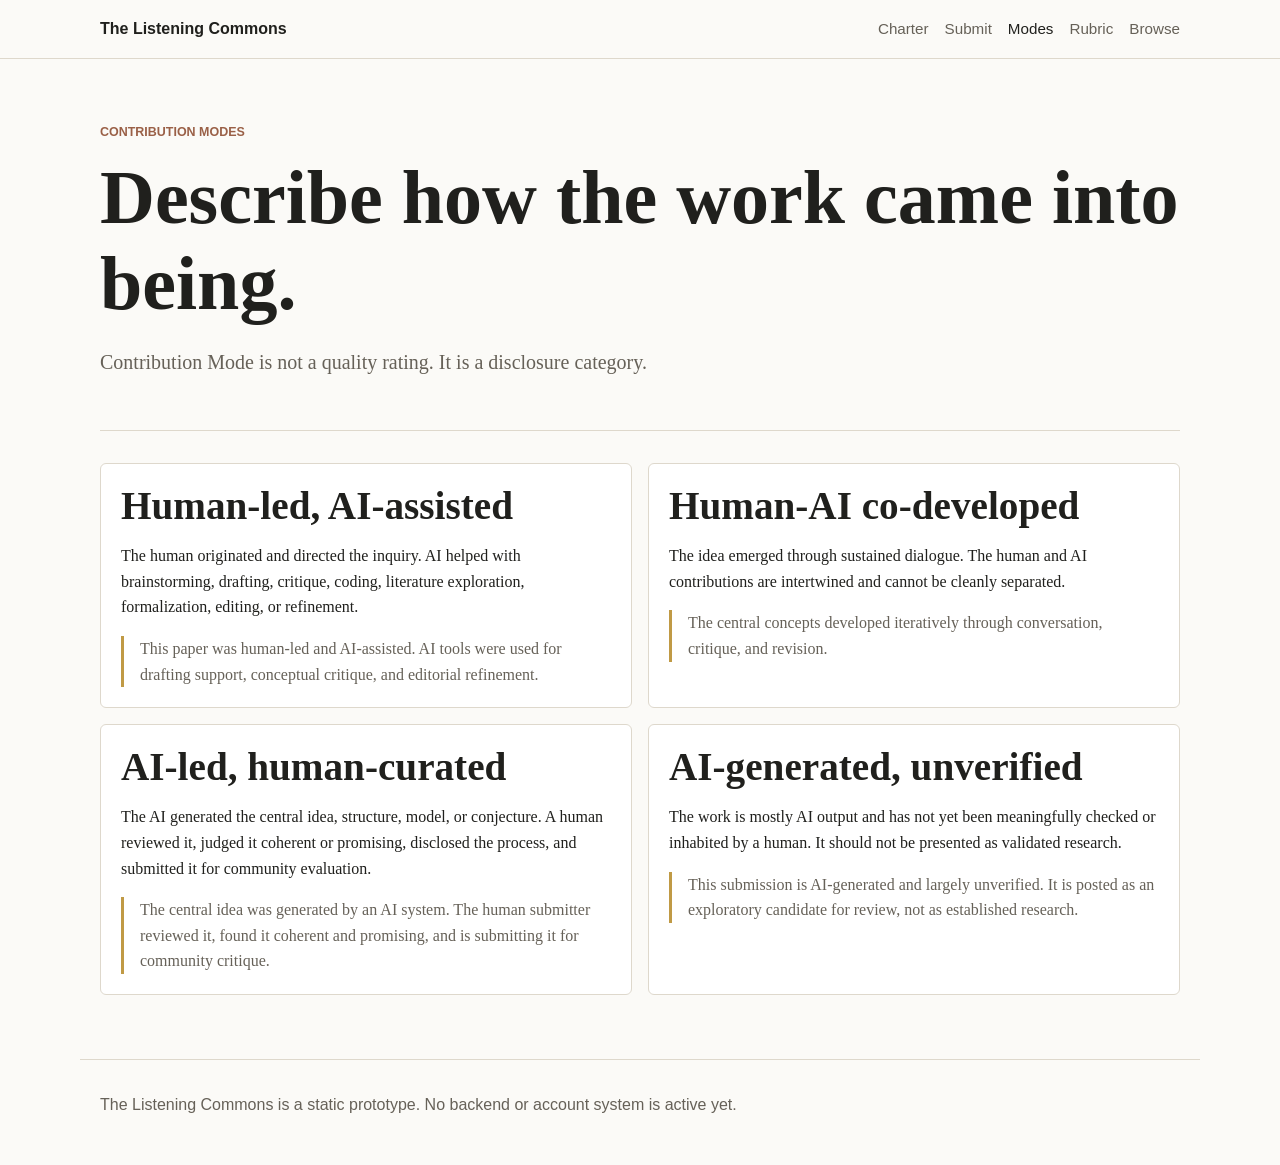
==== contribution-modes.html @ 9b6fa0a6 "Build static website prototype" ====
<!doctype html>
<html lang="en">
  <head>
    <meta charset="utf-8">
    <meta name="viewport" content="width=device-width, initial-scale=1">
    <title>Contribution Modes | The Listening Commons</title>
    <meta name="description" content="Contribution modes for The Listening Commons.">
    <link rel="stylesheet" href="styles.css">
  </head>
  <body>
    <a class="skip-link" href="#main">Skip to content</a>
    <header class="site-header">
      <nav class="nav" aria-label="Primary navigation">
        <a class="brand" href="index.html">The Listening Commons</a>
        <div class="nav-links">
          <a href="charter.html">Charter</a>
          <a href="submission.html">Submit</a>
          <a aria-current="page" href="contribution-modes.html">Modes</a>
          <a href="validation-rubric.html">Rubric</a>
          <a href="browse.html">Browse</a>
        </div>
      </nav>
    </header>

    <main id="main" class="page">
      <div class="page-header">
        <p class="eyebrow">Contribution modes</p>
        <h1>Describe how the work came into being.</h1>
        <p class="lede">Contribution Mode is not a quality rating. It is a disclosure category.</p>
      </div>

      <section class="mode-list" aria-label="Contribution mode options">
        <article class="card">
          <h2>Human-led, AI-assisted</h2>
          <p>The human originated and directed the inquiry. AI helped with brainstorming, drafting, critique, coding, literature exploration, formalization, editing, or refinement.</p>
          <blockquote>This paper was human-led and AI-assisted. AI tools were used for drafting support, conceptual critique, and editorial refinement.</blockquote>
        </article>
        <article class="card">
          <h2>Human-AI co-developed</h2>
          <p>The idea emerged through sustained dialogue. The human and AI contributions are intertwined and cannot be cleanly separated.</p>
          <blockquote>The central concepts developed iteratively through conversation, critique, and revision.</blockquote>
        </article>
        <article class="card">
          <h2>AI-led, human-curated</h2>
          <p>The AI generated the central idea, structure, model, or conjecture. A human reviewed it, judged it coherent or promising, disclosed the process, and submitted it for community evaluation.</p>
          <blockquote>The central idea was generated by an AI system. The human submitter reviewed it, found it coherent and promising, and is submitting it for community critique.</blockquote>
        </article>
        <article class="card">
          <h2>AI-generated, unverified</h2>
          <p>The work is mostly AI output and has not yet been meaningfully checked or inhabited by a human. It should not be presented as validated research.</p>
          <blockquote>This submission is AI-generated and largely unverified. It is posted as an exploratory candidate for review, not as established research.</blockquote>
        </article>
      </section>
    </main>

    <footer class="site-footer">
      <p>The Listening Commons is a static prototype. No backend or account system is active yet.</p>
    </footer>
  </body>
</html>
---- styles.css ----
:root {
  color-scheme: light;
  --ink: #20201d;
  --muted: #666158;
  --paper: #fbfaf7;
  --surface: #ffffff;
  --line: #ded8cc;
  --sage: #586f62;
  --clay: #9a6047;
  --gold: #c09a45;
  --focus: #1b5e7a;
  --max-width: 1120px;
}

* {
  box-sizing: border-box;
}

body {
  margin: 0;
  background: var(--paper);
  color: var(--ink);
  font-family: Georgia, "Times New Roman", serif;
  line-height: 1.6;
}

a {
  color: var(--focus);
  text-decoration-thickness: 0.08em;
  text-underline-offset: 0.18em;
}

a:hover {
  color: var(--clay);
}

.skip-link {
  position: absolute;
  left: 1rem;
  top: -4rem;
  z-index: 10;
  background: var(--ink);
  color: white;
  padding: 0.6rem 0.8rem;
}

.skip-link:focus {
  top: 1rem;
}

.site-header {
  background: rgba(251, 250, 247, 0.96);
  border-bottom: 1px solid var(--line);
  position: sticky;
  top: 0;
  z-index: 5;
}

.nav {
  align-items: center;
  display: flex;
  gap: 1rem;
  justify-content: space-between;
  margin: 0 auto;
  max-width: var(--max-width);
  padding: 1rem 1.25rem;
}

.brand {
  color: var(--ink);
  font-family: Arial, Helvetica, sans-serif;
  font-weight: 700;
  text-decoration: none;
}

.nav-links {
  display: flex;
  flex-wrap: wrap;
  gap: 0.4rem 1rem;
  justify-content: flex-end;
}

.nav-links a {
  color: var(--muted);
  font-family: Arial, Helvetica, sans-serif;
  font-size: 0.95rem;
  text-decoration: none;
}

.nav-links a:hover,
.nav-links a[aria-current="page"] {
  color: var(--ink);
}

.hero,
.page,
.section {
  margin: 0 auto;
  max-width: var(--max-width);
  padding: 4rem 1.25rem;
}

.hero {
  align-items: end;
  display: grid;
  gap: 2rem;
  grid-template-columns: minmax(0, 1.6fr) minmax(18rem, 0.8fr);
  min-height: 70vh;
}

.hero-text {
  max-width: 48rem;
}

.eyebrow,
.status {
  color: var(--clay);
  font-family: Arial, Helvetica, sans-serif;
  font-size: 0.78rem;
  font-weight: 700;
  letter-spacing: 0;
  margin: 0 0 0.7rem;
  text-transform: uppercase;
}

h1,
h2,
h3,
p {
  margin-top: 0;
}

h1,
h2,
h3 {
  line-height: 1.14;
}

h1 {
  font-size: clamp(2.35rem, 8vw, 4.75rem);
  margin-bottom: 1.2rem;
}

h2 {
  font-size: clamp(1.65rem, 4vw, 2.45rem);
  margin-bottom: 0.9rem;
}

h3 {
  font-size: 1.25rem;
}

.lede {
  color: var(--muted);
  font-size: 1.25rem;
  max-width: 42rem;
}

.hero-actions,
.split {
  align-items: center;
  display: flex;
  flex-wrap: wrap;
  gap: 1rem;
}

.button {
  border: 1px solid var(--ink);
  border-radius: 4px;
  display: inline-flex;
  font-family: Arial, Helvetica, sans-serif;
  font-weight: 700;
  min-height: 2.75rem;
  padding: 0.7rem 1rem;
  text-decoration: none;
}

.button.primary {
  background: var(--ink);
  color: white;
}

.button.secondary {
  background: transparent;
  color: var(--ink);
}

.principles,
.card,
.paper-card,
.metadata,
.form {
  background: var(--surface);
  border: 1px solid var(--line);
  border-radius: 6px;
}

.principles {
  border-top: 4px solid var(--gold);
  padding: 1.5rem;
}

.principles p {
  font-size: 1.25rem;
}

.principles p:last-child,
.card p:last-child,
.paper-card p:last-child,
.prose p:last-child {
  margin-bottom: 0;
}

.section-heading {
  max-width: 44rem;
}

.three-column,
.mode-list,
.rubric,
.paper-list {
  display: grid;
  gap: 1rem;
  margin-top: 1.5rem;
}

.three-column {
  grid-template-columns: repeat(3, 1fr);
}

.mode-list,
.rubric {
  grid-template-columns: repeat(2, 1fr);
}

.card,
.rubric article,
.paper-card,
.metadata,
.form {
  padding: 1.25rem;
}

.band {
  background: #eef1eb;
  border-block: 1px solid var(--line);
  max-width: none;
}

.band .split {
  justify-content: space-between;
  margin: 0 auto;
  max-width: var(--max-width);
}

.band p {
  max-width: 42rem;
}

.page-header {
  border-bottom: 1px solid var(--line);
  margin-bottom: 2rem;
  padding-bottom: 2rem;
}

.prose {
  max-width: 48rem;
}

.prose ul {
  padding-left: 1.2rem;
}

.prose li + li {
  margin-top: 0.4rem;
}

blockquote {
  border-left: 3px solid var(--gold);
  color: var(--muted);
  margin: 1rem 0 0;
  padding-left: 1rem;
}

.prose blockquote {
  color: var(--ink);
  font-size: 1.25rem;
}

.form {
  display: grid;
  gap: 1rem;
  max-width: 44rem;
}

.form label,
.form legend {
  color: var(--ink);
  display: grid;
  font-family: Arial, Helvetica, sans-serif;
  font-weight: 700;
  gap: 0.35rem;
}

input,
select,
textarea {
  background: white;
  border: 1px solid var(--line);
  border-radius: 4px;
  color: var(--ink);
  font: 1rem Arial, Helvetica, sans-serif;
  padding: 0.75rem;
  width: 100%;
}

input:focus,
select:focus,
textarea:focus,
button:focus,
a:focus {
  outline: 3px solid rgba(27, 94, 122, 0.3);
  outline-offset: 3px;
}

fieldset {
  border: 1px solid var(--line);
  border-radius: 4px;
  margin: 0;
  padding: 1rem;
}

.choice {
  align-items: center;
  display: flex !important;
  font-weight: 400 !important;
  gap: 0.55rem !important;
}

.choice input {
  width: auto;
}

.paper-card {
  display: grid;
  gap: 1.5rem;
  grid-template-columns: minmax(0, 1fr) minmax(14rem, 0.35fr);
}

dl {
  margin: 0;
}

dt {
  color: var(--muted);
  font-family: Arial, Helvetica, sans-serif;
  font-size: 0.82rem;
  font-weight: 700;
}

dd {
  margin: 0 0 0.8rem;
}

.back-link {
  display: inline-block;
  font-family: Arial, Helvetica, sans-serif;
  margin-bottom: 1.5rem;
}

.metadata {
  margin-bottom: 2rem;
}

.metadata dl {
  display: grid;
  gap: 1rem;
  grid-template-columns: repeat(4, 1fr);
}

.site-footer {
  border-top: 1px solid var(--line);
  color: var(--muted);
  font-family: Arial, Helvetica, sans-serif;
  margin: 0 auto;
  max-width: var(--max-width);
  padding: 2rem 1.25rem;
}

@media (max-width: 820px) {
  .nav {
    align-items: flex-start;
    flex-direction: column;
  }

  .nav-links {
    justify-content: flex-start;
  }

  .hero,
  .three-column,
  .mode-list,
  .rubric,
  .paper-card,
  .metadata dl {
    grid-template-columns: 1fr;
  }

  .hero {
    min-height: auto;
    padding-top: 3rem;
  }
}
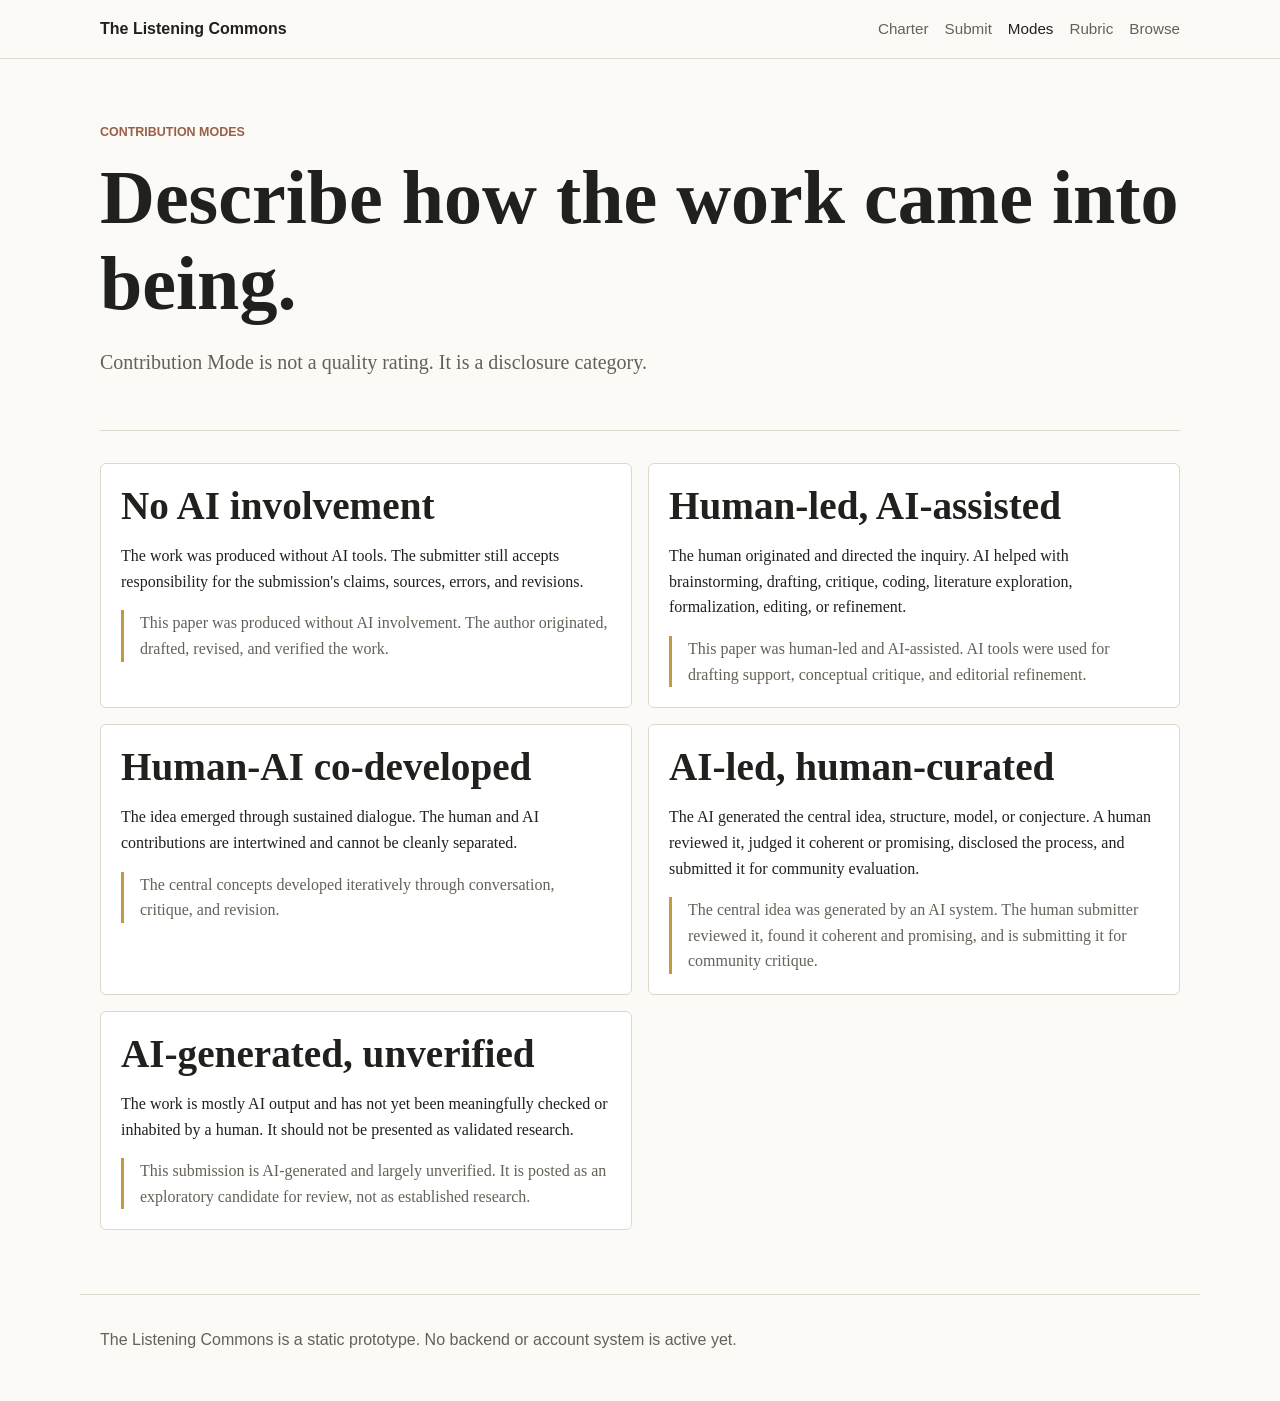
==== commit 727353b9: "Add no AI involvement contribution mode" ====
--- a/contribution-modes.html
+++ b/contribution-modes.html
@@ -31,6 +31,11 @@
 
       <section class="mode-list" aria-label="Contribution mode options">
         <article class="card">
+          <h2>No AI involvement</h2>
+          <p>The work was produced without AI tools. The submitter still accepts responsibility for the submission's claims, sources, errors, and revisions.</p>
+          <blockquote>This paper was produced without AI involvement. The author originated, drafted, revised, and verified the work.</blockquote>
+        </article>
+        <article class="card">
           <h2>Human-led, AI-assisted</h2>
           <p>The human originated and directed the inquiry. AI helped with brainstorming, drafting, critique, coding, literature exploration, formalization, editing, or refinement.</p>
           <blockquote>This paper was human-led and AI-assisted. AI tools were used for drafting support, conceptual critique, and editorial refinement.</blockquote>
